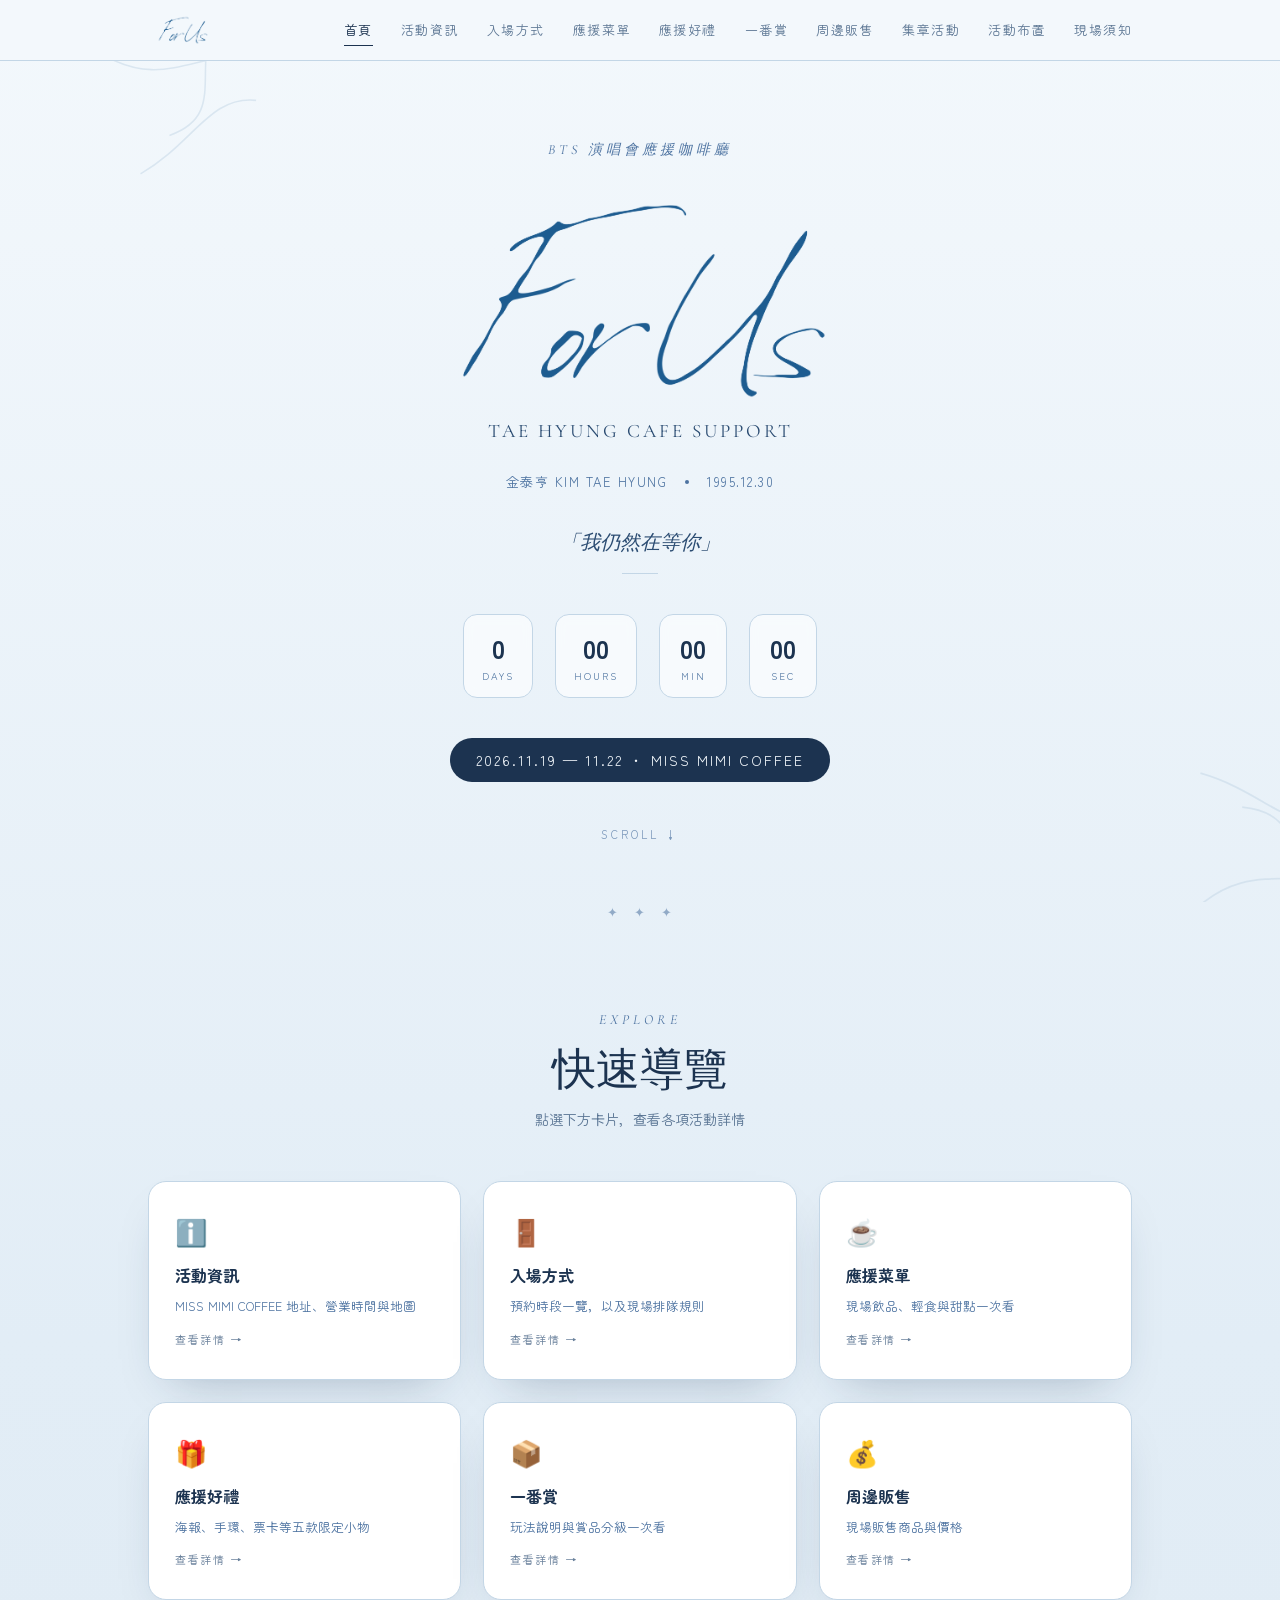
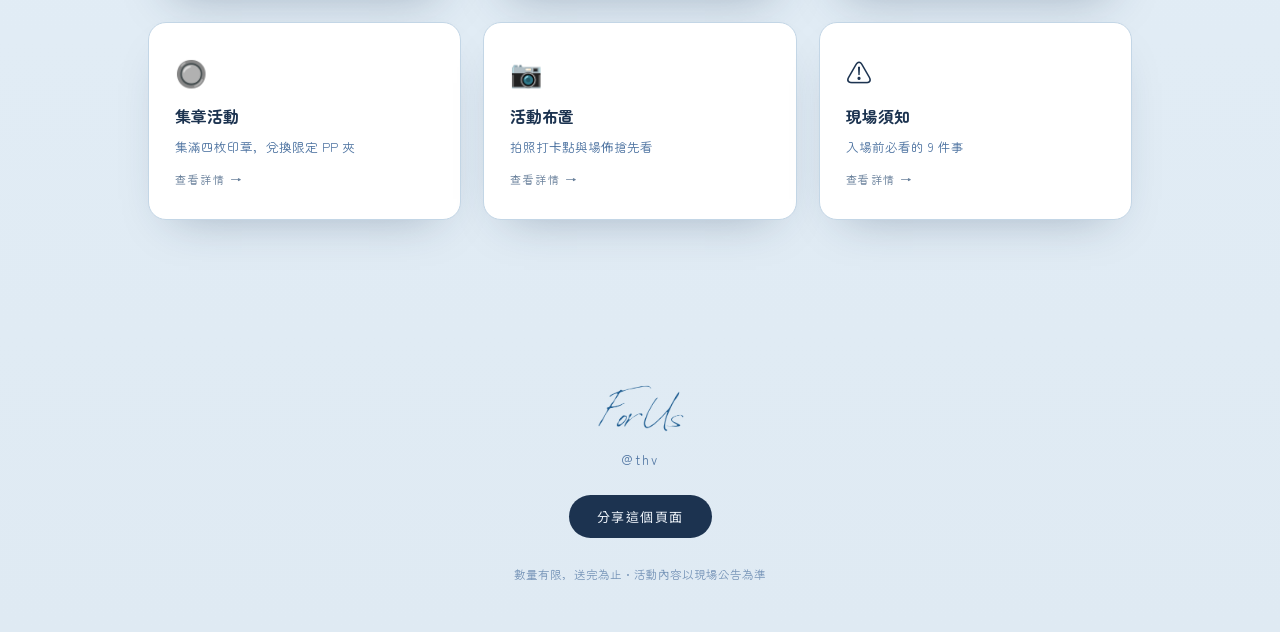
==== index.html @ f1af2310 "Update index.html" ====
<!DOCTYPE html>
<html lang="zh-Hant">
<head>
<meta charset="UTF-8">
<meta name="viewport" content="width=device-width, initial-scale=1.0">
<title>For Us — 金泰亨 演唱會應援咖啡廳</title>
<link rel="preconnect" href="https://fonts.googleapis.com">
<link rel="preconnect" href="https://fonts.gstatic.com" crossorigin>
<link href="https://fonts.googleapis.com/css2?family=Mrs+Saint+Delafield&family=Cormorant+Garamond:ital,wght@0,400;0,500;0,600;1,400;1,500&family=Zen+Maru+Gothic:wght@400;500;700&family=Noto+Sans+TC:wght@300;400;500;600;700&display=swap" rel="stylesheet">
<link rel="stylesheet" href="styles.css">
</head>
<body>

<header class="site-nav">
  <div class="nav-inner container">
  <a href="index.html" class="nav-logo"><img src="images/logo.png" alt="For Us"></a>
    <button class="nav-toggle" id="navToggle" aria-label="選單">☰</button>
    <nav class="nav-links" id="navLinks">
      <a href="index.html" class="active">首頁</a>
      <a href="info.html">活動資訊</a>
      <a href="entry.html">入場方式</a>
      <a href="menu.html">應援菜單</a>
      <a href="gifts.html">應援好禮</a>
      <a href="lottery.html">一番賞</a>
      <a href="merch.html">周邊販售</a>
      <a href="stamps.html">集章活動</a>
      <a href="decor.html">活動布置</a>
      <a href="notice.html">現場須知</a>
    </nav>
  </div>
</header>

<section class="hero" id="top">
  <svg class="branch tl" viewBox="0 0 300 300"><path d="M0 40 C60 30 90 60 140 20 M40 10 C60 50 40 90 90 100 M10 80 C50 70 70 110 120 130"/></svg>
  <svg class="branch br" viewBox="0 0 300 300"><path d="M300 260 C240 270 210 240 160 280 M260 290 C240 250 260 210 210 200 M290 220 C250 230 230 190 180 170"/></svg>
  <div class="snowfield" id="snowfield"></div>

  <div class="eyebrow">BTS 演唱會應援咖啡廳</div>
 <img src="images/logo.png" alt="For Us" class="hero-logo">
  <div class="subtitle">Tae Hyung Cafe Support</div>

  <div class="idcard">
    <span>金泰亨 KIM TAE HYUNG</span>
    <span class="dot"></span>
    <span>1995.12.30</span>
  </div>

  <div class="quote-line">「我仍然在等你」</div>

  <div class="countdown" id="countdown">
    <div class="box"><div class="num" id="cd-d">--</div><div class="lbl">Days</div></div>
    <div class="box"><div class="num" id="cd-h">--</div><div class="lbl">Hours</div></div>
    <div class="box"><div class="num" id="cd-m">--</div><div class="lbl">Min</div></div>
    <div class="box"><div class="num" id="cd-s">--</div><div class="lbl">Sec</div></div>
  </div>

  <div class="datebadge">2026.11.19 — 11.22 ・ MISS MIMI COFFEE</div>
  <div class="scrolldown">SCROLL ↓</div>
</section>

<div class="divider"><span>✦</span><span>✦</span><span>✦</span></div>

<section id="quick">
  <div class="container">
    <div class="section-head">
      <div class="eyebrow">Explore</div>
      <h2>快速導覽</h2>
      <p class="desc">點選下方卡片，查看各項活動詳情</p>
    </div>

    <div class="quick-grid">
      <a class="quick-card" href="info.html">
        <div class="qic">ℹ️</div>
        <h3>活動資訊</h3>
        <p>MISS MIMI COFFEE 地址、營業時間與地圖</p>
        <span class="go">查看詳情 →</span>
      </a>
      <a class="quick-card" href="entry.html">
        <div class="qic">🚪</div>
        <h3>入場方式</h3>
        <p>預約時段一覽，以及現場排隊規則</p>
        <span class="go">查看詳情 →</span>
      </a>
      <a class="quick-card" href="menu.html">
  <div class="qic">☕</div>
  <h3>應援菜單</h3>
  <p>現場飲品、輕食與甜點一次看</p>
  <span class="go">查看詳情 →</span>
</a>
      <a class="quick-card" href="gifts.html">
        <div class="qic">🎁</div>
        <h3>應援好禮</h3>
        <p>海報、手環、票卡等五款限定小物</p>
        <span class="go">查看詳情 →</span>
      </a>
      <a class="quick-card" href="lottery.html">
        <div class="qic">📦</div>
        <h3>一番賞</h3>
        <p>玩法說明與賞品分級一次看</p>
        <span class="go">查看詳情 →</span>
      </a>
      <a class="quick-card" href="merch.html">
        <div class="qic">💰</div>
        <h3>周邊販售</h3>
        <p>現場販售商品與價格</p>
        <span class="go">查看詳情 →</span>
      </a>
      <a class="quick-card" href="stamps.html">
        <div class="qic">🔘</div>
        <h3>集章活動</h3>
        <p>集滿四枚印章，兌換限定 PP 夾</p>
        <span class="go">查看詳情 →</span>
      </a>
      <a class="quick-card" href="decor.html">
        <div class="qic">📷</div>
        <h3>活動布置</h3>
        <p>拍照打卡點與場佈搶先看</p>
        <span class="go">查看詳情 →</span>
      </a>
      <a class="quick-card" href="notice.html">
        <div class="qic">⚠️</div>
        <h3>現場須知</h3>
        <p>入場前必看的 9 件事</p>
        <span class="go">查看詳情 →</span>
      </a>
    </div>
  </div>
</section>

<footer>
  <div class="container">
    <img src="images/logo.png" alt="For Us" class="footer-logo">
    <div class="handle">@thv</div>
    <button class="share-btn" onclick="shareSite()">分享這個頁面</button>
    <div class="fine">數量有限，送完為止・活動內容以現場公告為準</div>
  </div>
</footer>

<script src="script.js"></script>
</body>
</html>
---- styles.css ----
:root{
  --bg-top:#f3f8fc;
  --bg-bot:#e2edf6;
  --navy-deep:#1c3350;
  --navy:#2b4c72;
  --blue-mid:#4c72a0;
  --line:#c3d6e6;
  --card:#ffffff;
  --card-tint:#eef4fa;
  --accent:#7ea3cb;
  --shadow: 0 20px 45px -25px rgba(28,51,80,.35);
  --radius: 18px;
}
*{box-sizing:border-box;}
html{scroll-behavior:smooth;}
body{
  margin:0;
  font-family:'Zen Maru Gothic', 'Noto Sans TC', sans-serif;
  color:var(--navy-deep);
  background:linear-gradient(180deg,var(--bg-top),var(--bg-bot) 60%, #dfeaf3);
  -webkit-font-smoothing:antialiased;
  overflow-x:hidden;
}
.script{font-family:'Mrs Saint Delafield', cursive;}
.serif{font-family:'Cormorant Garamond', serif;}
.container{max-width:1040px;margin:0 auto;padding:0 28px;}
a{color:inherit;}
img{max-width:100%;display:block;}

/* ---------- NAV ---------- */
.site-nav{
  position:sticky; top:0; z-index:50;
  background:rgba(243,248,252,.82);
  backdrop-filter:blur(10px);
  border-bottom:1px solid var(--line);
}
.nav-inner{
  display:flex; align-items:center; justify-content:space-between;
  padding:14px 28px;
}
.nav-logo{ font-size:26px; color:var(--navy-deep); text-decoration:none; }
.nav-links{ display:flex; gap:28px; }
.nav-links a{
  text-decoration:none; font-size:13px; letter-spacing:1.5px;
  color:var(--navy); opacity:.75; padding:6px 0; border-bottom:1px solid transparent;
  transition:.25s ease;
}
.nav-links a:hover{ opacity:1; }
.nav-links a.active{ opacity:1; color:var(--navy-deep); border-color:var(--navy-deep); }
.nav-toggle{
  display:none; background:none; border:none; font-size:22px; color:var(--navy-deep); cursor:pointer;
}

/* ---------- decorative dividers ---------- */
.divider{
  display:flex;align-items:center;justify-content:center;gap:14px;
  color:var(--blue-mid); opacity:.55; font-size:13px; letter-spacing:2px;
  margin:0 auto; user-select:none;
}

/* ---------- HERO (home, full) ---------- */
.hero{
  position:relative; min-height:92vh;
  display:flex; flex-direction:column; align-items:center; justify-content:center;
  text-align:center; padding:80px 24px 60px; overflow:hidden;
}
.branch{
  position:absolute; opacity:.5; stroke:var(--line); fill:none; stroke-width:1.4; pointer-events:none;
}
.branch.tl{top:-30px; left:-60px; width:340px; transform:scaleX(-1) rotate(8deg);}
.branch.br{bottom:-40px; right:-70px; width:380px; transform:rotate(-6deg);}
.snowfield{position:absolute; inset:0; pointer-events:none; overflow:hidden;}
.snowflake{
  position:absolute; top:-10%; border-radius:50%; background:#fff; opacity:.75;
  box-shadow:0 0 4px rgba(255,255,255,.8); animation:fall linear infinite;
}
@keyframes fall{ to{ transform:translateY(115vh) translateX(var(--drift,0px)); } }

.eyebrow{
  font-family:'Cormorant Garamond', serif; font-style:italic; letter-spacing:4px;
  font-size:14px; color:var(--blue-mid); text-transform:uppercase; margin-bottom:20px; z-index:2;
}
.hero h1{
  font-size:clamp(60px, 13vw, 140px); line-height:.95; margin:0 0 6px;
  color:var(--navy-deep); z-index:2; text-shadow:0 2px 30px rgba(255,255,255,.6);
}
.hero .subtitle{
  z-index:2; font-family:'Cormorant Garamond', serif; font-size:clamp(15px,3vw,19px);
  letter-spacing:3px; color:var(--navy); text-transform:uppercase; margin-bottom:30px;
}
.idcard{
  z-index:2; display:flex; align-items:center; gap:18px; font-size:13px;
  letter-spacing:1.5px; color:var(--blue-mid); margin-bottom:38px;
}
.idcard .dot{width:4px;height:4px;border-radius:50%;background:var(--blue-mid);}
.quote-line{
  z-index:2; font-family:'Cormorant Garamond', serif; font-style:italic; font-size:20px;
  color:var(--navy); margin-bottom:40px; position:relative; padding:0 0 18px;
}
.quote-line::after{
  content:''; position:absolute; bottom:0; left:50%; transform:translateX(-50%);
  width:36px; height:1px; background:var(--line);
}
.countdown{ z-index:2; display:flex; gap:22px; margin-bottom:40px; }
.countdown .box{
  background:rgba(255,255,255,.6); backdrop-filter:blur(6px); border:1px solid var(--line);
  border-radius:14px; padding:14px 18px; min-width:68px; text-align:center;
}
.countdown .num{ font-size:26px; font-weight:600; color:var(--navy-deep); font-variant-numeric:tabular-nums; }
.countdown .lbl{ font-size:10px; letter-spacing:2px; color:var(--blue-mid); margin-top:2px; text-transform:uppercase; }
.datebadge{
  z-index:2; display:inline-flex; align-items:center; gap:10px; background:var(--navy-deep);
  color:#f3f8fc; padding:12px 26px; border-radius:999px; font-size:14px; letter-spacing:2px;
}
.scrolldown{
  z-index:2; margin-top:44px; font-size:11px; letter-spacing:3px; color:var(--blue-mid);
  text-transform:uppercase; opacity:.7; animation:bob 2.4s ease-in-out infinite;
}
@keyframes bob{0%,100%{transform:translateY(0);}50%{transform:translateY(8px);}}

/* ---------- PAGE HERO (sub pages, compact) ---------- */
.page-hero{
  position:relative; padding:90px 24px 60px; text-align:center; overflow:hidden;
}
.page-hero h1{
  font-family:'Zen Maru Gothic', 'Noto Sans TC', sans-serif;
  font-weight:700;
  font-size:clamp(48px,9vw,80px); margin:6px 0 0; color:var(--navy-deep); z-index:2; position:relative;
}
.page-hero .eyebrow{ position:relative; z-index:2; }
.page-hero .lede{
  position:relative; z-index:2; max-width:520px; margin:16px auto 0;
  font-size:14px; color:var(--navy); opacity:.8; line-height:1.8;
}

/* ---------- SECTION shell ---------- */
section{ padding:90px 0; position:relative; }
.section-head{ text-align:center; margin-bottom:52px; }
.section-head .eyebrow{margin-bottom:12px;}
.section-head h2{
  font-family:'Cormorant Garamond', serif; font-weight:500; font-size:clamp(30px,5vw,44px);
  margin:0; color:var(--navy-deep);
}
.section-head p.desc{ font-size:14px; color:var(--navy); opacity:.75; margin-top:10px; }

/* ---------- CARDS / INFO ---------- */
.info-grid{ display:grid; grid-template-columns:1fr 1fr; gap:30px; }
.card{
  background:var(--card); border:1px solid var(--line); border-radius:var(--radius);
  box-shadow:var(--shadow); padding:32px;
}
.info-list{list-style:none; margin:0; padding:0;}
.info-list li{
  display:flex; gap:14px; padding:14px 0; border-bottom:1px dashed var(--line); font-size:14.5px; line-height:1.7;
}
.info-list li:last-child{border-bottom:none;}
.info-list .ic{ flex:none; width:20px; color:var(--blue-mid); padding-top:2px; }
.info-list b{display:block; font-size:11px; letter-spacing:2px; color:var(--blue-mid); text-transform:uppercase; margin-bottom:3px;}
.hours-table{width:100%; border-collapse:collapse; margin-top:6px; font-size:14px;}
.hours-table td{padding:6px 0;}
.hours-table td:first-child{color:var(--navy); font-weight:500;}
.hours-table td:last-child{text-align:right; color:var(--blue-mid);}
.map-frame{
  border-radius:var(--radius); overflow:hidden; border:1px solid var(--line);
  box-shadow:var(--shadow); height:100%; min-height:280px;
}
.map-frame iframe{width:100%; height:100%; min-height:280px; border:0; display:block;}
.maplink{
  display:inline-flex; align-items:center; gap:8px; margin-top:16px; font-size:13px;
  letter-spacing:1px; color:var(--navy-deep); text-decoration:none; border-bottom:1px solid var(--navy-deep); padding-bottom:2px;
}

/* ---------- ENTRY ---------- */
.entry-grid{ display:grid; grid-template-columns:1.15fr .85fr; gap:30px; align-items:start;}
.slot-grid{ display:grid; grid-template-columns:1fr 1fr 1fr; gap:12px; margin-top:22px; }
.slot{
  position:relative;
  border:1px solid var(--line); background:var(--card-tint); border-radius:12px; padding:14px 10px 12px;
  text-align:center; font-size:14px; color:var(--navy-deep); font-weight:500; letter-spacing:.5px;
  transition:opacity .35s ease, background .35s ease;
  overflow:hidden;
}
.slot .slot-time{ display:block; }
.slot .slot-label{
  display:block; font-size:10px; letter-spacing:1px; margin-top:5px; font-weight:400;
  color:#4f9d78; min-height:13px;
}

/* 未開放：灰階、不可互動 */
.slot.is-closed{
  background:#eceff2; border-color:#dde3e8; color:#9aa7b3; pointer-events:none;
}
.slot.is-closed .slot-time{ color:#9aa7b3; }
.slot.is-closed .slot-label{ color:#a7b2bd; }

/* 已額滿／自訂狀態：紅色蓋章效果（slot 與 gift-card 共用，命名為 status-stamp 避免與集章活動頁面撞名） */
.slot.is-full .slot-time,
.slot.is-full .slot-label{ opacity:.18; }
.is-full > *:not(.status-stamp){ opacity:.18; }
.status-stamp{
  display:flex; position:absolute; inset:10% 5%; margin:auto;
  align-items:center; justify-content:center; text-align:center;
  border:2.5px solid #c0342a; border-radius:6px;
  color:#c0342a; font-weight:700; font-size:11.5px; letter-spacing:1.5px;
  transform:rotate(-8deg);
  background:rgba(255,255,255,.55);
  line-height:1.3; padding:2px 4px;
}
.status-stamp::before{
  content:''; position:absolute; inset:3px; border:1px solid #c0342a; border-radius:4px; opacity:.55;
}

/* ---------- 即時狀態徽章（贈品頁使用，讀取 Google 試算表） ---------- */
.status-badge{
  display:none; position:absolute; background:var(--navy-deep); color:#eef4fa;
  font-size:10px; letter-spacing:1px; padding:4px 10px; border-radius:999px; white-space:nowrap;
}
.gift-card .status-badge{ top:14px; right:14px; }
.is-alert{ opacity:.5; }
.is-alert .status-badge{ display:inline-block; }
.status-updated{
  text-align:center; font-size:11.5px; color:var(--blue-mid); opacity:.65; margin:-24px 0 44px;
}
.slot-legend{
  display:flex; gap:18px; flex-wrap:wrap; margin-top:16px; font-size:11.5px; color:var(--navy); opacity:.75;
}
.slot-legend span{ display:inline-flex; align-items:center; gap:6px; }
.slot-legend .dot{ width:9px; height:9px; border-radius:50%; display:inline-block; }
.slot-legend .dot-open{ background:#4f9d78; }
.slot-legend .dot-closed{ background:#aab5c0; }
.slot-legend .dot-full{ background:#c0342a; }
.badge-gift{
  margin-top:24px; display:flex; gap:12px; align-items:flex-start; background:var(--card-tint);
  border:1px solid var(--line); border-radius:12px; padding:16px 18px; font-size:13px; line-height:1.7; color:var(--navy);
}
.rules-mini{ margin-top:20px; font-size:12.5px; color:var(--blue-mid); line-height:1.9; }
.rules-mini li{margin-bottom:2px;}
.walkin-stat{ display:flex; gap:16px; align-items:center; padding:18px 0; border-bottom:1px dashed var(--line); }
.walkin-stat:last-of-type{border-bottom:none;}
.walkin-stat .num{ font-family:'Cormorant Garamond', serif; font-size:34px; color:var(--navy-deep); flex:none; width:64px; }
.walkin-stat .txt b{display:block; font-size:14px; margin-bottom:2px;}
.walkin-stat .txt span{font-size:12.5px; color:var(--blue-mid);}

/* ---------- PRODUCT GRID（一番賞／周邊販售：一列三個、可放商品照片） ---------- */
.product-grid{ display:grid; grid-template-columns:repeat(3, 1fr); gap:20px; }
.product-card{
  text-align:left; padding:0; display:flex; flex-direction:column; overflow:hidden;
}
.product-photo{
  width:100%; aspect-ratio:3/4; background:var(--card-tint); overflow:hidden;
  display:flex; align-items:center; justify-content:center;
}
.product-photo img{ width:100%; height:100%; object-fit:cover; display:block; }
.product-photo svg{ width:36px; height:36px; margin:0; stroke:var(--accent); }
.product-info{ padding:16px 18px 20px; }
.product-info h4{ margin:0 0 6px; font-size:14.5px; font-weight:600; color:var(--navy-deep); }
.product-info p{ margin:0; font-size:12px; color:var(--blue-mid); line-height:1.6; }
.product-card .status-badge{ top:14px; right:14px; }

/* ---------- GIFTS ---------- */
.gift-grid{ display:grid; grid-template-columns:repeat(5, 1fr); gap:18px; }
.gift-card{
  position:relative;
  background:var(--card); border:1px solid var(--line); border-radius:var(--radius);
  padding:26px 16px; text-align:center; box-shadow:var(--shadow); transition:transform .35s ease, opacity .35s ease;
}
.gift-card:hover{ transform:translateY(-6px); }
.gift-card svg{width:44px; height:44px; margin-bottom:14px; stroke:var(--navy-deep); fill:none; stroke-width:1.3;}
.gift-card h4{margin:0 0 6px; font-size:14.5px; font-weight:600;}
.gift-card p{margin:0; font-size:12px; color:var(--blue-mid); line-height:1.6;}

/* ---------- STAMP RALLY ---------- */
.stamp-wrap{
  background:var(--card); border:1px solid var(--line); border-radius:24px; box-shadow:var(--shadow);
  padding:48px; display:grid; grid-template-columns:1fr 1fr; gap:40px; align-items:center;
}
.stamp-copy p{font-size:14.5px; line-height:2; color:var(--navy);}
.stamp-copy .prize{
  margin-top:18px; display:inline-flex; gap:10px; align-items:center; background:var(--card-tint);
  border:1px solid var(--line); border-radius:999px; padding:10px 20px; font-size:13px; color:var(--navy-deep);
}
.stamp-circles{ display:grid; grid-template-columns:1fr 1fr; gap:20px; }
.stamp{
  aspect-ratio:1; border-radius:50%; border:1.6px dashed var(--accent); display:flex; flex-direction:column;
  align-items:center; justify-content:center; cursor:pointer; user-select:none; transition:.3s ease; background:var(--card-tint);
}
.stamp .letter{font-family:'Cormorant Garamond', serif; font-size:26px; color:var(--navy);}
.stamp .task{font-size:10px; color:var(--blue-mid); margin-top:4px; letter-spacing:1px;}
.stamp.on{ border-style:solid; background:var(--navy-deep); }
.stamp.on .letter, .stamp.on .task{ color:#eaf2fa; }

/* ---------- NOTICE ---------- */
.notice-list{ max-width:760px; margin:0 auto; }
details{ border-bottom:1px solid var(--line); padding:18px 4px; }
details summary{
  cursor:pointer; list-style:none; display:flex; justify-content:space-between; align-items:center;
  font-size:15px; font-weight:500; color:var(--navy-deep);
}
details summary::-webkit-details-marker{display:none;}
details summary::after{ content:'+'; font-size:20px; color:var(--blue-mid); transition:transform .3s ease; font-weight:300; }
details[open] summary::after{ transform:rotate(45deg); }
details p{ font-size:13.5px; color:var(--navy); line-height:1.8; margin:12px 0 0; opacity:.85; }

/* ---------- POSTCARD ---------- */
.postcard-grid{ display:grid; grid-template-columns:1fr 1fr; gap:30px; }
.postcard-card{
  background:var(--card); border:1px solid var(--line); border-radius:var(--radius);
  box-shadow:var(--shadow); padding:16px; margin:0; text-align:center;
}
.postcard-card img{ width:100%; border-radius:12px; display:block; }
.postcard-card figcaption{
  margin-top:12px; font-size:12.5px; letter-spacing:1.5px; color:var(--blue-mid); text-transform:uppercase;
}

/* ---------- QUICK NAV CARDS (home page) ---------- */
.quick-grid{ display:grid; grid-template-columns:repeat(3,1fr); gap:22px; }
.quick-card{
  background:var(--card); border:1px solid var(--line); border-radius:var(--radius); box-shadow:var(--shadow);
  padding:30px 26px; text-decoration:none; color:var(--navy-deep); display:block; transition:transform .3s ease;
}
.quick-card:hover{ transform:translateY(-6px); }
.quick-card .qic{ font-size:26px; margin-bottom:14px; }
.quick-card h3{ margin:0 0 8px; font-size:16px; font-weight:600; }
.quick-card p{ margin:0; font-size:12.5px; color:var(--blue-mid); line-height:1.7; }
.quick-card .go{ display:inline-block; margin-top:14px; font-size:11px; letter-spacing:1.5px; color:var(--navy); opacity:.7; }

/* ---------- FOOTER ---------- */
footer{ padding:70px 0 50px; text-align:center; }
footer .script{font-size:44px; color:var(--navy-deep); display:block; margin-bottom:14px;}
footer .handle{ font-size:13px; letter-spacing:2px; color:var(--blue-mid); margin-bottom:26px; }
.share-btn{
  display:inline-flex; align-items:center; gap:8px; background:var(--navy-deep); color:#eef4fa;
  border:none; border-radius:999px; padding:12px 28px; font-size:13px; letter-spacing:1.5px;
  cursor:pointer; font-family:'Noto Sans TC', sans-serif;
}
footer .fine{ margin-top:28px; font-size:11.5px; color:var(--blue-mid); opacity:.7; }
footer .back{ display:block; margin-top:18px; font-size:12px; color:var(--navy); opacity:.6; text-decoration:none; }

/* ---------- responsive ---------- */
@media (max-width:860px){
  .info-grid, .entry-grid, .stamp-wrap, .postcard-grid{ grid-template-columns:1fr; }
  .gift-grid, .quick-grid, .product-grid{ grid-template-columns:repeat(2,1fr); }
  .stamp-circles{ order:-1; }
  .countdown{ gap:12px; }
  .countdown .box{ min-width:56px; padding:10px 12px; }
  .nav-links{
    position:absolute; top:100%; left:0; right:0; background:rgba(243,248,252,.98);
    flex-direction:column; padding:18px 28px; gap:16px; border-bottom:1px solid var(--line);
    display:none;
  }
  .nav-links.open{ display:flex; }
  .nav-toggle{ display:block; }
}
@media (max-width:480px){
  .gift-grid, .quick-grid{ grid-template-columns:repeat(2,1fr); }
  .product-grid{ grid-template-columns:1fr; }
  .slot-grid{ grid-template-columns:1fr 1fr; }
  .hero{padding:70px 20px 50px;}
}
@media (prefers-reduced-motion: reduce){
  .snowflake, .scrolldown, .gift-card, .quick-card{ animation:none !important; transition:none !important; }
}
.nav-logo img{ height:32px; display:block; }
.footer-logo{ height:56px; display:block; margin:0 auto 14px; }
.hero-logo{ max-width:520px; width:80%; height:auto; margin:0 auto; display:block; }
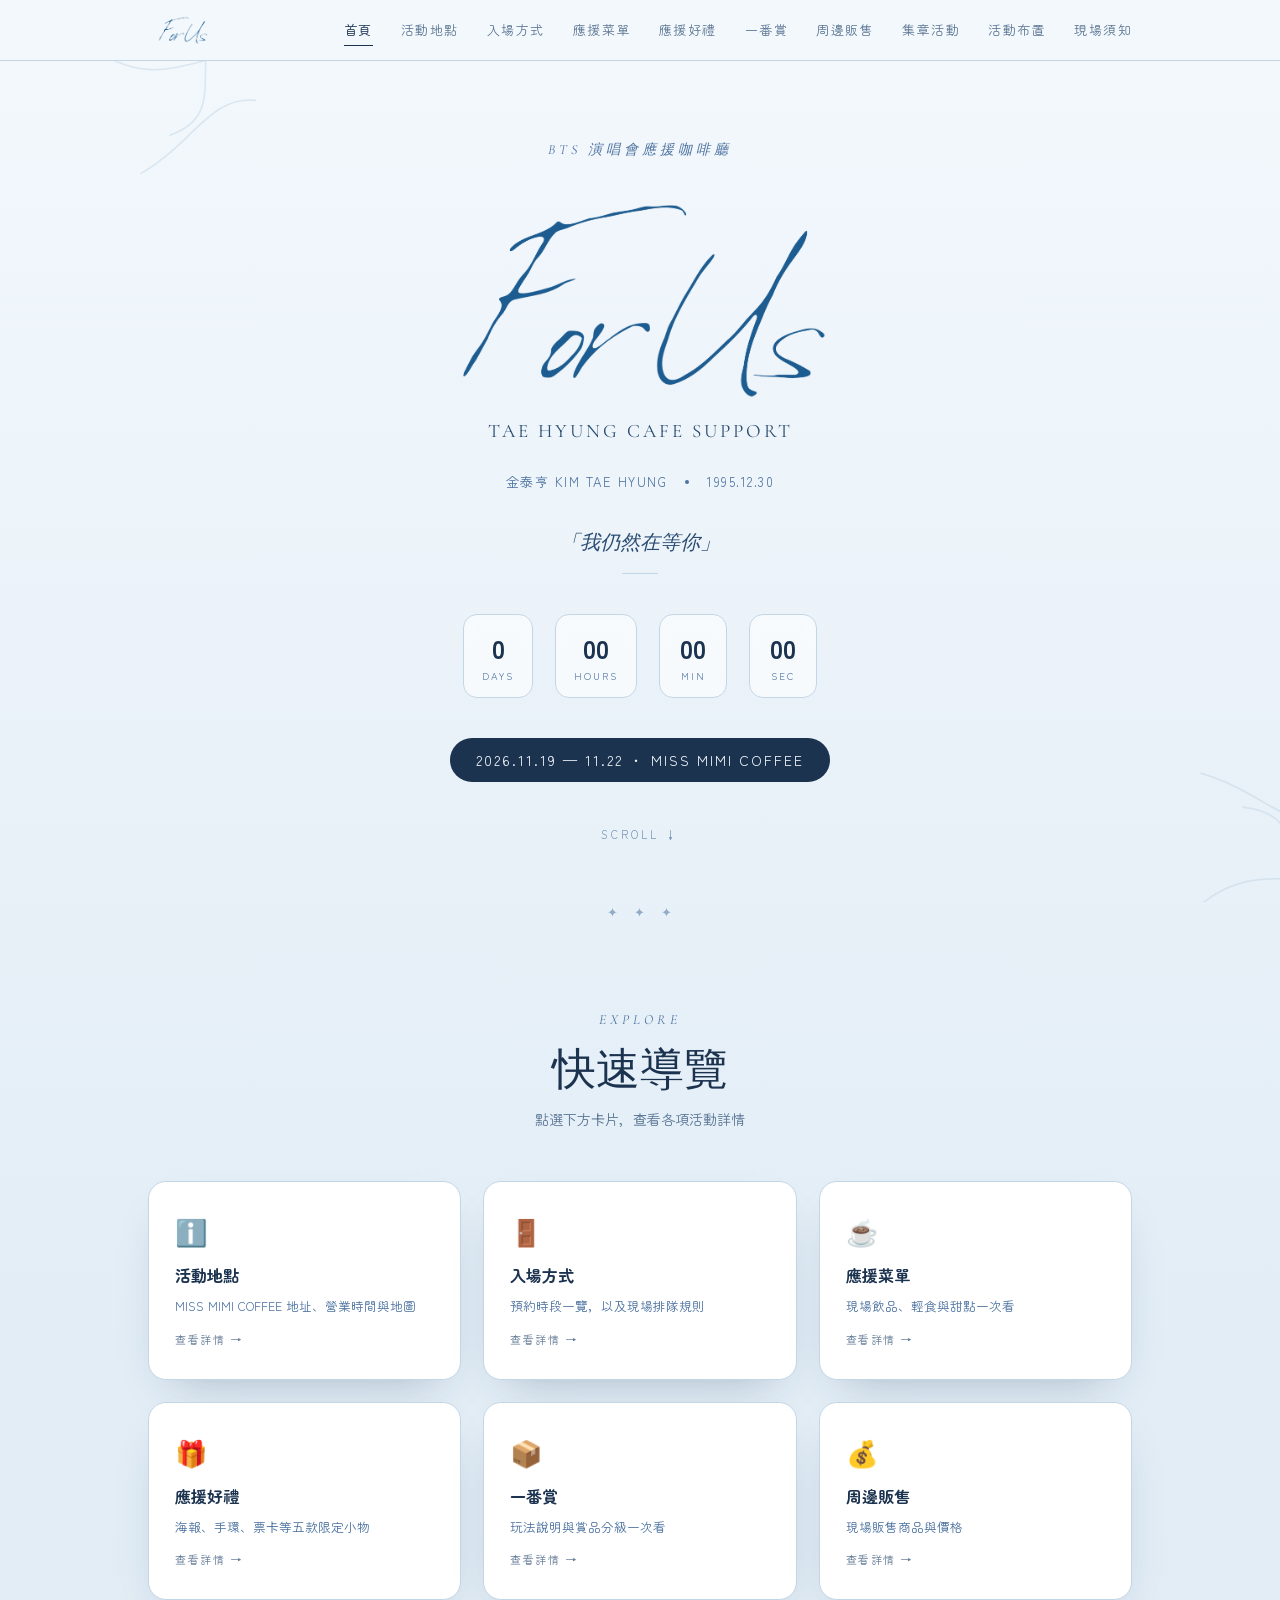
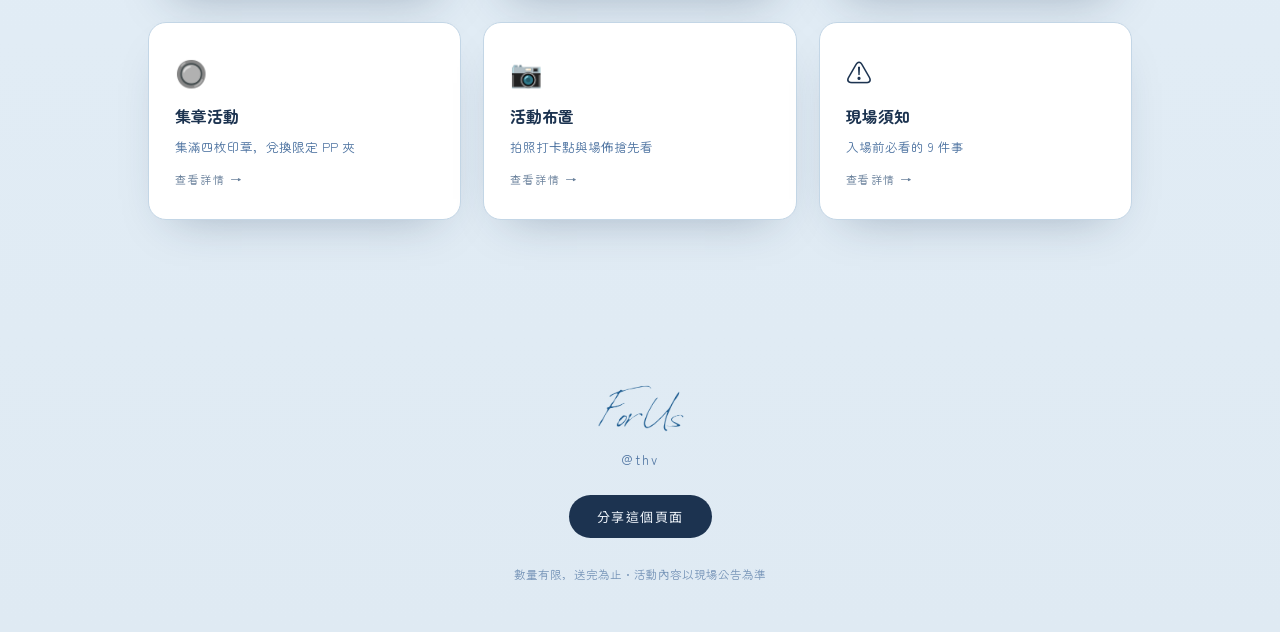
==== commit e9ee2128: "Update index.html" ====
--- a/index.html
+++ b/index.html
@@ -17,7 +17,7 @@
     <button class="nav-toggle" id="navToggle" aria-label="選單">☰</button>
     <nav class="nav-links" id="navLinks">
       <a href="index.html" class="active">首頁</a>
-      <a href="info.html">活動資訊</a>
+      <a href="info.html">活動地點</a>
       <a href="entry.html">入場方式</a>
       <a href="menu.html">應援菜單</a>
       <a href="gifts.html">應援好禮</a>
@@ -71,7 +71,7 @@
     <div class="quick-grid">
       <a class="quick-card" href="info.html">
         <div class="qic">ℹ️</div>
-        <h3>活動資訊</h3>
+        <h3>活動地點</h3>
         <p>MISS MIMI COFFEE 地址、營業時間與地圖</p>
         <span class="go">查看詳情 →</span>
       </a>
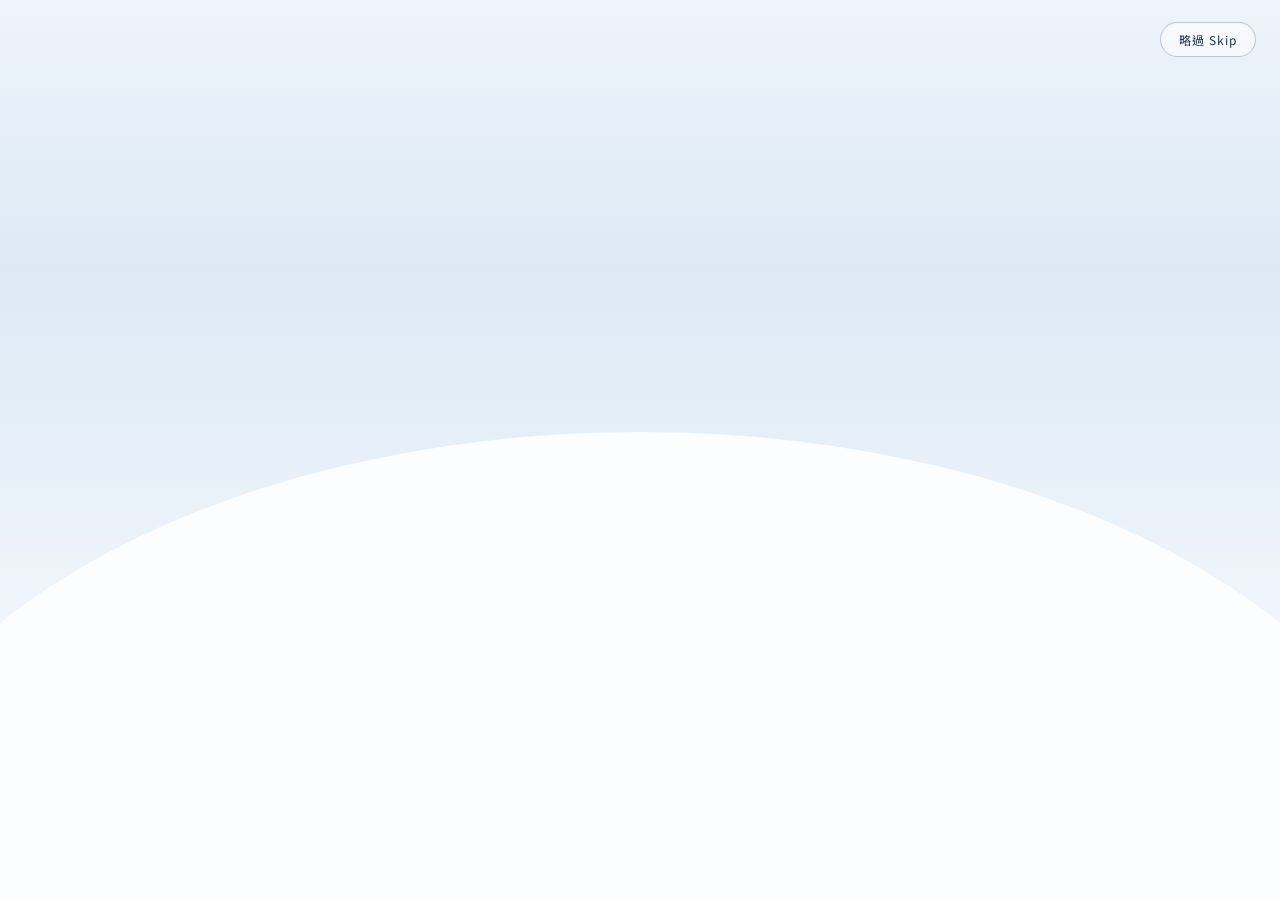
==== commit c4f1fc51: "Update index.html" ====
--- a/index.html
+++ b/index.html
@@ -2,6 +2,11 @@
 <html lang="zh-Hant">
 <head>
 <meta charset="UTF-8">
+  <script>
+  if(!sessionStorage.getItem('forus_intro_seen')){
+    window.location.replace('intro.html');
+  }
+</script>
 <meta name="viewport" content="width=device-width, initial-scale=1.0">
 <title>For Us — 金泰亨 演唱會應援咖啡廳</title>
 <link rel="preconnect" href="https://fonts.googleapis.com">
--- a/styles.css
+++ b/styles.css
@@ -22,7 +22,7 @@
   overflow-x:hidden;
 }
 .script{font-family:'Mrs Saint Delafield', cursive;}
-.serif{font-family:'Cormorant Garamond', serif;}
+.serif{font-family:'Cormorant Garamond','Zen Maru Gothic', serif;}
 .container{max-width:1040px;margin:0 auto;padding:0 28px;}
 a{color:inherit;}
 img{max-width:100%;display:block;}
@@ -77,7 +77,7 @@
 @keyframes fall{ to{ transform:translateY(115vh) translateX(var(--drift,0px)); } }
 
 .eyebrow{
-  font-family:'Cormorant Garamond', serif; font-style:italic; letter-spacing:4px;
+  font-family:'Cormorant Garamond','Zen Maru Gothic', serif; letter-spacing:4px;
   font-size:14px; color:var(--blue-mid); text-transform:uppercase; margin-bottom:20px; z-index:2;
 }
 .hero h1{
@@ -85,7 +85,7 @@
   color:var(--navy-deep); z-index:2; text-shadow:0 2px 30px rgba(255,255,255,.6);
 }
 .hero .subtitle{
-  z-index:2; font-family:'Cormorant Garamond', serif; font-size:clamp(15px,3vw,19px);
+  z-index:2; font-family:'Cormorant Garamond','Zen Maru Gothic', serif; font-size:clamp(15px,3vw,19px);
   letter-spacing:3px; color:var(--navy); text-transform:uppercase; margin-bottom:30px;
 }
 .idcard{
@@ -94,7 +94,7 @@
 }
 .idcard .dot{width:4px;height:4px;border-radius:50%;background:var(--blue-mid);}
 .quote-line{
-  z-index:2; font-family:'Cormorant Garamond', serif; font-style:italic; font-size:20px;
+  z-index:2; font-family:'Cormorant Garamond','Zen Maru Gothic', serif; font-style:italic; font-size:20px;
   color:var(--navy); margin-bottom:40px; position:relative; padding:0 0 18px;
 }
 .quote-line::after{
@@ -106,7 +106,7 @@
   background:rgba(255,255,255,.6); backdrop-filter:blur(6px); border:1px solid var(--line);
   border-radius:14px; padding:14px 18px; min-width:68px; text-align:center;
 }
-.countdown .num{ font-size:26px; font-weight:600; color:var(--navy-deep); font-variant-numeric:tabular-nums; }
+.countdown .num{ font-family:'Zen Maru Gothic','Noto Sans TC',sans-serif; font-size:26px; font-weight:600; color:var(--navy-deep); font-variant-numeric:tabular-nums; }
 .countdown .lbl{ font-size:10px; letter-spacing:2px; color:var(--blue-mid); margin-top:2px; text-transform:uppercase; }
 .datebadge{
   z-index:2; display:inline-flex; align-items:center; gap:10px; background:var(--navy-deep);
@@ -138,7 +138,7 @@
 .section-head{ text-align:center; margin-bottom:52px; }
 .section-head .eyebrow{margin-bottom:12px;}
 .section-head h2{
-  font-family:'Cormorant Garamond', serif; font-weight:500; font-size:clamp(30px,5vw,44px);
+  font-family:'Cormorant Garamond','Zen Maru Gothic', serif; font-weight:500; font-size:clamp(30px,5vw,44px);
   margin:0; color:var(--navy-deep);
 }
 .section-head p.desc{ font-size:14px; color:var(--navy); opacity:.75; margin-top:10px; }
@@ -237,7 +237,7 @@
 .rules-mini li{margin-bottom:2px;}
 .walkin-stat{ display:flex; gap:16px; align-items:center; padding:18px 0; border-bottom:1px dashed var(--line); }
 .walkin-stat:last-of-type{border-bottom:none;}
-.walkin-stat .num{ font-family:'Cormorant Garamond', serif; font-size:34px; color:var(--navy-deep); flex:none; width:64px; }
+.walkin-stat .num{ font-family:'Zen Maru Gothic','Noto Sans TC',sans-serif; font-size:34px; color:var(--navy-deep); flex:none; width:64px; }
 .walkin-stat .txt b{display:block; font-size:14px; margin-bottom:2px;}
 .walkin-stat .txt span{font-size:12.5px; color:var(--blue-mid);}
 
@@ -284,7 +284,7 @@
   aspect-ratio:1; border-radius:50%; border:1.6px dashed var(--accent); display:flex; flex-direction:column;
   align-items:center; justify-content:center; cursor:pointer; user-select:none; transition:.3s ease; background:var(--card-tint);
 }
-.stamp .letter{font-family:'Cormorant Garamond', serif; font-size:26px; color:var(--navy);}
+.stamp .letter{font-family:'Zen Maru Gothic','Noto Sans TC',sans-serif ;font-size:26px; color:var(--navy);}
 .stamp .task{font-size:10px; color:var(--blue-mid); margin-top:4px; letter-spacing:1px;}
 .stamp.on{ border-style:solid; background:var(--navy-deep); }
 .stamp.on .letter, .stamp.on .task{ color:#eaf2fa; }
@@ -363,3 +363,17 @@
 .nav-logo img{ height:32px; display:block; }
 .footer-logo{ height:56px; display:block; margin:0 auto 14px; }
 .hero-logo{ max-width:520px; width:80%; height:auto; margin:0 auto; display:block; }
+/* ---------- 現場叫號看板 ---------- */
+.queue-board{ display:flex; gap:20px; justify-content:center; margin:0 0 40px; }
+.queue-box{
+  background:var(--card); border:1px solid var(--line); border-radius:var(--radius);
+  box-shadow:var(--shadow); padding:22px 36px; text-align:center; min-width:140px;
+}
+.queue-num{
+  font-family:'Zen Maru Gothic','Noto Sans TC',sans-serif; font-size:42px; font-weight:600;
+  color:var(--navy-deep); font-variant-numeric:tabular-nums;
+}
+.queue-lbl{ font-size:12px; letter-spacing:1.5px; color:var(--blue-mid); margin-top:6px; }
+@media (max-width:480px){
+  .queue-board{ flex-direction:column; align-items:center; }
+}
